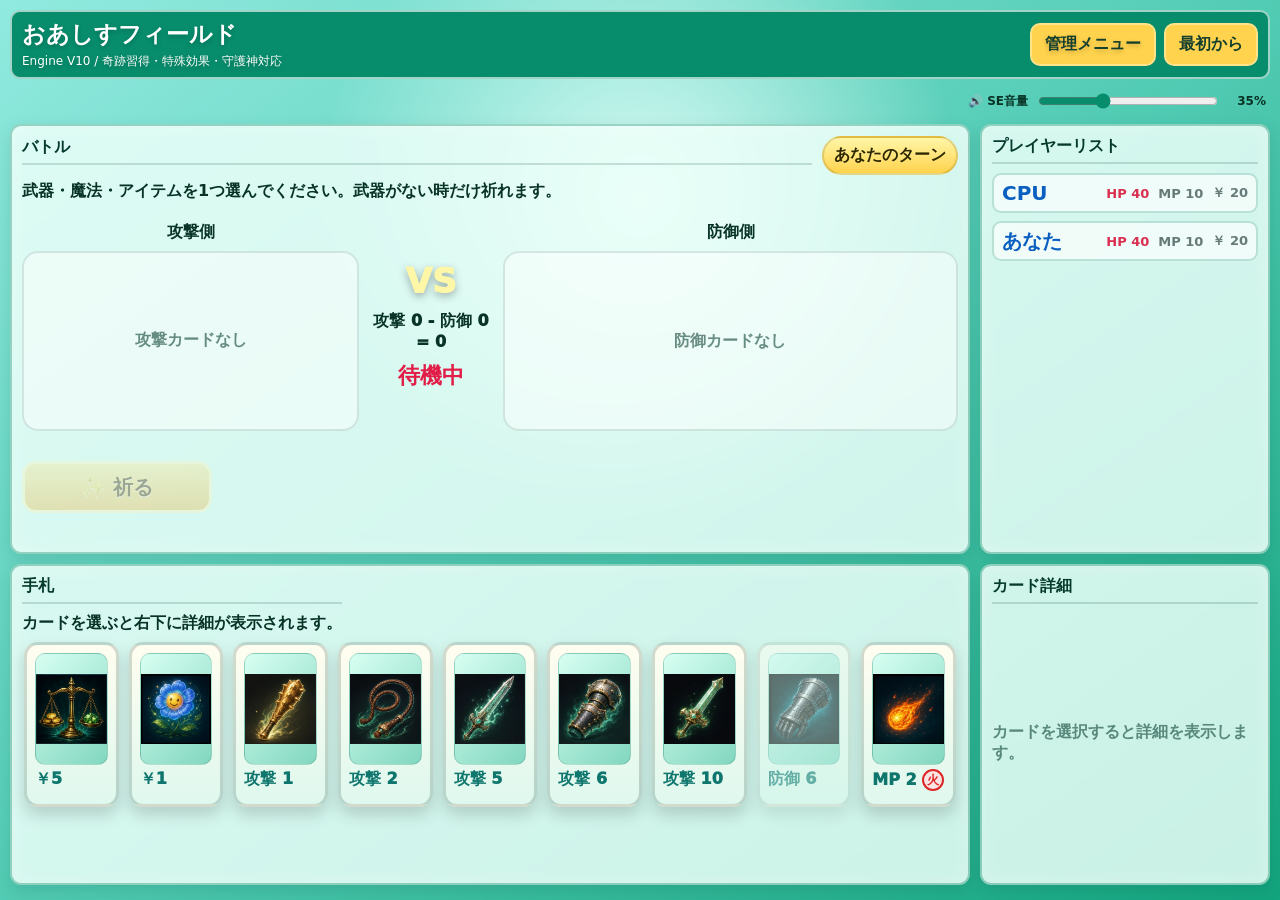
==== index.html @ 7af05a3c "Prevent enchants on all-target attacks" ====
<!DOCTYPE html>
<html lang="ja">
<head>
  <meta charset="UTF-8">
  <meta name="viewport" content="width=device-width, initial-scale=1.0">
  <title>おあしすフィールド Engine V10</title>
  <meta http-equiv="Cache-Control" content="no-cache, no-store, must-revalidate">
  <meta http-equiv="Pragma" content="no-cache">
  <meta http-equiv="Expires" content="0">
  <link rel="stylesheet" href="style.css?v=10.3.1">
</head>
<body>

<div class="game-shell">

  <header class="topbar">
    <div>
      <h1><span class="desktop-label">おあしすフィールド</span><span class="mobile-label">G.F.1</span></h1>
      <p>Engine V10 / 奇跡習得・特殊効果・守護神対応</p>
    </div>
    <div class="top-actions">
      <a class="admin-link" href="admin.html" aria-label="管理メニュー">
        <span class="desktop-label">管理メニュー</span><span class="mobile-label">⚙</span>
      </a>
      <button id="restartBtn" aria-label="最初から">
        <span class="desktop-label">最初から</span><span class="mobile-label">↻</span>
      </button>
    </div>
  </header>

  <div class="sound-toolbar">
    <label for="volumeSlider"><span aria-hidden="true">🔊</span><span>SE音量</span></label>
    <input id="volumeSlider" type="range" min="0" max="100" value="35" aria-label="カード効果音の音量">
    <output id="volumeValue" for="volumeSlider">35%</output>
  </div>

  <main class="game-layout">

    <section class="battle-stage panel">
      <div class="stage-heading">
        <div class="stage-title">バトル</div>
        <div id="phaseBadge" class="phase-badge">あなたのターン</div>
      </div>
      <p id="battleMessage" class="battle-message">カードを選んでください。</p>
      <div id="hitResult" class="hit-result hidden"></div>

      <div class="combat-flow">
        <div class="combat-side">
          <div id="arenaAttackerName" class="combat-name">攻撃側</div>
          <div id="arenaAttackCard" class="combat-card empty">攻撃カードなし</div>
        </div>

        <div class="combat-center">
          <div class="vs-mark">VS</div>
          <div id="calcView" class="calc-view">攻撃 0 - 防御 0 = 0</div>
          <div id="damageView" class="damage-view">待機中</div>
        </div>

        <div class="combat-side">
          <div id="arenaDefenderName" class="combat-name">防御側</div>
          <div id="arenaDefenseCards" class="combat-card-list empty">防御カードなし</div>
        </div>
      </div>

      <div class="battle-controls">
        <div class="action-row">
          <button id="prayBtn" class="pray-btn">✨ 祈る</button>
        </div>
        <div id="interactionPanel" class="interaction-panel hidden"></div>
      </div>
    </section>

    <section class="players-panel panel">
      <div class="panel-title">プレイヤーリスト</div>

      <div id="enemyPanel" class="player-card targetable">
        <div class="player-status-row">
          <strong>CPU</strong>
          <div class="player-resources">
            <b id="enemyHpText">HP 40</b>
            <span id="enemyMpText">MP 10</span>
            <span id="enemyGoldText">￥ 20</span>
          </div>
        </div>
        <div id="enemyEffects" class="player-effects hidden">
          <span id="enemyStatusText" class="status-text hidden"></span>
          <div id="enemyGuardian" class="guardian-badge hidden"></div>
        </div>
      </div>

      <div id="playerPanel" class="player-card me targetable">
        <div class="player-status-row">
          <strong>あなた</strong>
          <div class="player-resources">
            <b id="playerHpText">HP 40</b>
            <span id="playerMpText">MP 10</span>
            <span id="playerGoldText">￥ 20</span>
          </div>
        </div>
        <div id="playerEffects" class="player-effects hidden">
          <span id="playerStatusText" class="status-text hidden"></span>
          <div id="playerGuardian" class="guardian-badge hidden"></div>
        </div>
      </div>
    </section>

    <section class="hand-panel panel">
      <div class="hand-header">
        <div>
          <div class="panel-title">手札</div>
          <p id="handHelp">カードを選ぶと右下に詳細が表示されます。</p>
        </div>
      </div>
      <div id="playerHand" class="hand-grid"></div>
      <div id="learnedMagicSection" class="learned-magic-section hidden">
        <div class="learned-magic-title">習得した奇跡 <span id="learnedMagicCount">0 / 6</span></div>
        <div id="learnedMagicList" class="learned-magic-list"></div>
      </div>
    </section>

    <section class="detail-panel panel">
      <div class="panel-title">カード詳細</div>
      <div id="cardDetail" class="card-detail empty-detail">
        カードを選択すると詳細を表示します。
      </div>
    </section>

  </main>
</div>

<script src="card-effects.js?v=10.3.1"></script>
<script src="card-storage.js?v=10.3.1"></script>
<script src="catalog.js?v=10.3.1"></script>
<script src="cards.js?v=10.3.1"></script>
<script src="guardians.js?v=10.3.1"></script>
<script src="engine.js?v=10.3.1"></script>
<script src="cpu.js?v=10.3.1"></script>
<script src="script.js?v=10.3.1"></script>
</body>
</html>
---- style.css ----
* {
  box-sizing: border-box;
}

body {
  margin: 0;
  font-family: system-ui, -apple-system, BlinkMacSystemFont, "Segoe UI", sans-serif;
  color: #083326;
  background:
    radial-gradient(circle at 50% 22%, rgba(229,255,250,.9), transparent 34%),
    linear-gradient(145deg, #91eadf 0%, #55cdb6 48%, #12a47d 100%);
  min-height: 100vh;
}

button,
a {
  font: inherit;
}

button {
  border: 0;
  cursor: pointer;
  font-weight: 900;
}

button:disabled {
  opacity: .45;
  cursor: not-allowed;
}

.mobile-label {
  display: none;
}

.mobile-card-stat {
  display: none;
}

.game-shell,
.admin-page {
  width: min(1280px, 100%);
  margin: 0 auto;
  padding: 10px;
}

.topbar {
  display: flex;
  justify-content: space-between;
  gap: 12px;
  align-items: center;
  color: white;
  background: #078d6c;
  border: 2px solid rgba(255,255,255,.62);
  border-radius: 10px;
  padding: 7px 10px;
  text-shadow: 0 2px 5px rgba(0,0,0,.22);
  margin-bottom: 8px;
}

.topbar h1 {
  margin: 0;
  font-size: 23px;
}

.topbar p {
  margin: 3px 0 0;
  font-size: 12px;
}

.sound-toolbar {
  display: flex;
  align-items: center;
  justify-content: flex-end;
  gap: 8px;
  min-height: 34px;
  margin: -3px 4px 6px;
  font-size: 12px;
  font-weight: 900;
}

.sound-toolbar label {
  display: flex;
  align-items: center;
  gap: 4px;
}

.sound-toolbar input[type="range"] {
  width: min(180px, 42vw);
  min-height: 30px;
  accent-color: #078d6c;
  touch-action: pan-x;
}

.sound-toolbar output {
  min-width: 38px;
  text-align: right;
}

.top-actions {
  display: flex;
  gap: 8px;
  align-items: center;
}

.topbar button,
.admin-link,
.primary-btn,
.ghost-btn {
  border-radius: 10px;
  padding: 9px 13px;
  text-decoration: none;
  font-weight: 900;
}

.topbar button,
.admin-link,
.primary-btn {
  background: #ffd34d;
  color: #143f2e;
  border: 2px solid rgba(255,255,255,.35);
}

.ghost-btn {
  background: rgba(255,255,255,.34);
  color: #083326;
  border: 1px solid rgba(255,255,255,.45);
}

.game-layout {
  display: grid;
  grid-template-columns: minmax(0, 1fr) 290px;
  grid-template-rows: minmax(430px, auto) minmax(260px, auto);
  gap: 10px;
  grid-template-areas:
    "stage players"
    "hand detail";
}

.panel {
  border: 2px solid rgba(0,128,96,.33);
  background: rgba(238, 255, 250, .84);
  box-shadow: 0 6px 16px rgba(0,77,58,.15), inset 0 0 18px rgba(255,255,255,.28);
  border-radius: 11px;
  padding: 10px;
  backdrop-filter: blur(4px);
}

.panel-title,
.stage-title {
  font-weight: 1000;
  color: #063b2c;
  margin-bottom: 9px;
  border-bottom: 2px solid rgba(6,59,44,.16);
  padding-bottom: 5px;
}

.battle-stage { grid-area: stage; }
.players-panel { grid-area: players; }
.hand-panel { grid-area: hand; }
.log-panel { grid-area: log; }
.detail-panel { grid-area: detail; }

.phase-badge {
  display: inline-block;
  background: linear-gradient(180deg, #fff6a8, #ffd34d);
  border: 2px solid rgba(94,75,0,.18);
  color: #2c2700;
  padding: 7px 10px;
  border-radius: 999px;
  font-weight: 1000;
}

.stage-heading {
  display: flex;
  align-items: center;
  justify-content: space-between;
  gap: 10px;
}

.stage-heading .stage-title {
  flex: 1;
}

.battle-message {
  min-height: 24px;
  margin: 6px 0;
  font-weight: 800;
}

.hit-result {
  width: fit-content;
  margin: 7px auto;
  padding: 9px 18px;
  border-radius: 999px;
  font-size: 19px;
  font-weight: 1000;
  animation: pop .35s ease;
}

.hit-result.hit {
  background: #fff1a8;
  color: #6b4d00;
  box-shadow: 0 0 0 4px rgba(255, 211, 77, .28);
}

.hit-result.miss {
  background: #dce9ee;
  color: #405b65;
}

.turn-box p {
  margin: 8px 0 0;
  line-height: 1.45;
  font-weight: 700;
}

.sub-title {
  font-size: 13px;
  font-weight: 1000;
  margin: 10px 0 5px;
}

.small-card-placeholder {
  min-height: 42px;
  border-radius: 10px;
  background: rgba(255,255,255,.52);
  border: 1px solid rgba(4,62,45,.13);
  padding: 8px;
}

.action-row {
  display: flex;
  flex-wrap: wrap;
  gap: 7px;
  margin-top: 12px;
}

.pile-row {
  margin-top: 12px;
  display: flex;
  gap: 8px;
  flex-wrap: wrap;
}

.pile-row span {
  background: rgba(255,255,255,.42);
  border-radius: 999px;
  padding: 7px 10px;
  font-weight: 800;
}

.hidden {
  display: none !important;
}

.combat-flow {
  height: 230px;
  display: grid;
  grid-template-columns: minmax(0, 1fr) 120px minmax(0, 1.35fr);
  gap: 12px;
  align-items: center;
}

.battle-controls {
  display: grid;
  gap: 8px;
  margin-top: 8px;
}

.pray-btn {
  min-width: 190px;
  min-height: 52px;
  border: 3px solid #fff4aa;
  border-radius: 14px;
  padding: 9px 22px;
  background: linear-gradient(180deg, #ffe878, #ffbd28);
  color: #4e3500;
  box-shadow: 0 5px 0 #d98f00, 0 8px 18px rgba(119,76,0,.26);
  font-size: 20px;
  font-weight: 1000;
  text-shadow: 0 1px 0 rgba(255,255,255,.7);
  touch-action: manipulation;
}

.pray-btn:not(:disabled) {
  animation: prayGlow 1.6s ease-in-out infinite;
}

.pray-btn:active:not(:disabled) {
  transform: translateY(3px);
  box-shadow: 0 2px 0 #d98f00, 0 4px 10px rgba(119,76,0,.2);
}

.pray-btn:disabled {
  opacity: .42;
  filter: grayscale(.35);
  box-shadow: none;
}

@keyframes prayGlow {
  50% { box-shadow: 0 5px 0 #d98f00, 0 0 0 5px rgba(255,211,77,.3), 0 9px 22px rgba(119,76,0,.3); }
}

.target-box {
  display: flex;
  flex-wrap: wrap;
  gap: 7px;
}

.interaction-panel {
  padding: 10px;
  border-radius: 12px;
  background: rgba(255,255,255,.5);
}

.trade-offer {
  display: flex;
  align-items: center;
  gap: 12px;
  flex-wrap: wrap;
}

.exchange-box {
  display: grid;
  grid-template-columns: 1fr;
  gap: 8px;
  align-items: stretch;
}

.exchange-resources {
  display: grid;
  grid-template-columns: repeat(3, minmax(74px, 1fr));
  gap: 7px;
  max-width: 470px;
}

.exchange-resource {
  display: grid;
  grid-template-rows: 36px 48px 36px;
  gap: 5px;
  min-width: 0;
  padding: 6px;
  border-radius: 10px;
  background: rgba(255,255,255,.55);
  font-weight: 900;
}

.exchange-step-row {
  display: grid;
  grid-template-columns: repeat(2, minmax(0, 1fr));
  gap: 4px;
}

.exchange-step-row button {
  min-width: 0;
  border-radius: 7px;
  background: #ffd34d;
  color: #143f2e;
  font-size: 13px;
  touch-action: manipulation;
}

.exchange-value {
  display: grid;
  grid-template-columns: auto 1fr;
  align-items: center;
  gap: 5px;
  font-size: 15px;
}

.exchange-value b {
  display: grid;
  place-items: center;
  height: 100%;
  border: 2px solid rgba(6,59,44,.18);
  border-radius: 8px;
  background: white;
  font-size: 20px;
}

.exchange-changes {
  display: flex;
  flex-wrap: wrap;
  gap: 6px;
}

.exchange-changes span {
  padding: 5px 8px;
  border-radius: 999px;
  background: rgba(255,255,255,.7);
  font-weight: 800;
}

.exchange-placeholder {
  visibility: hidden;
}

.catalog-filter select {
  width: 100%;
  border: 2px solid rgba(6,59,44,.18);
  border-radius: 9px;
  padding: 7px;
  font: inherit;
}

#exchangeError {
  margin: 0;
  color: #be123c;
  font-weight: 900;
}

.combat-side {
  min-width: 0;
}

.combat-name {
  text-align: center;
  font-weight: 1000;
  margin-bottom: 8px;
}

.combat-card,
.combat-card-list {
  height: 180px;
  min-height: 0;
  max-height: 180px;
  border-radius: 16px;
  background: rgba(255,255,255,.48);
  border: 2px solid rgba(6,59,44,.12);
  display: grid;
  place-items: center;
  padding: 10px;
}

.combat-card-list {
  --card-count: 1;
  display: flex;
  flex-flow: row nowrap;
  align-items: center;
  justify-content: center;
  gap: 6px;
  overflow: hidden;
  container-type: inline-size;
}

.combat-card-list .battle-card {
  flex: 0 1 calc((100% - (var(--card-count) - 1) * 6px) / var(--card-count));
  width: calc((100% - (var(--card-count) - 1) * 6px) / var(--card-count));
  min-width: 0;
  max-width: 130px;
  height: 156px;
  min-height: 0;
  padding: 6px;
  overflow: hidden;
}

.combat-card-list .battle-card strong,
.combat-card-list .battle-card span {
  overflow: hidden;
  text-overflow: ellipsis;
  white-space: nowrap;
}

.combat-card-list .battle-art {
  width: 100%;
  height: 88px;
  min-width: 0;
}

@container (max-width: 250px) {
  .combat-card-list .battle-card {
    padding: 3px;
    gap: 2px;
  }

  .combat-card-list .battle-card strong,
  .combat-card-list .battle-card span {
    font-size: 9px;
  }

  .combat-card-list .battle-art {
    height: 105px;
  }
}

.empty {
  color: rgba(6,59,44,.58);
  font-weight: 900;
}

.combat-center {
  text-align: center;
}

.vs-mark {
  font-size: 34px;
  color: #fff7a8;
  text-shadow: 0 3px 8px rgba(0,0,0,.32);
  font-weight: 1000;
}

.calc-view {
  margin-top: 10px;
  font-weight: 1000;
}

.damage-view {
  --impact-color: #e11d48;
  margin-top: 10px;
  position: relative;
  isolation: isolate;
  font-size: 22px;
  color: #e11d48;
  font-weight: 1000;
  transition: color .2s ease, text-shadow .2s ease;
}

.damage-view[data-element="none"] { --impact-color: #e11d48; color: #e11d48; }
.damage-view[data-element="fire"] { --impact-color: #ef2f24; color: #ef2f24; text-shadow: 0 0 12px rgba(255, 92, 28, .55); }
.damage-view[data-element="water"] { --impact-color: #1677ff; color: #1677ff; text-shadow: 0 0 12px rgba(22, 119, 255, .42); }
.damage-view[data-element="wood"],
.damage-view[data-element="wind"] { --impact-color: #15803d; color: #15803d; text-shadow: 0 0 12px rgba(34, 197, 94, .4); }
.damage-view[data-element="earth"] { --impact-color: #9a5b16; color: #9a5b16; text-shadow: 0 0 12px rgba(180, 112, 32, .42); }
.damage-view[data-element="light"] { --impact-color: #d59b00; color: #d59b00; text-shadow: 0 0 12px rgba(255, 224, 74, .7); }
.damage-view[data-element="dark"] { --impact-color: #7c3aed; color: #7c3aed; text-shadow: 0 0 12px rgba(124, 58, 237, .5); }

.damage-view.impact-active::before,
.damage-view.impact-active::after {
  position: absolute;
  z-index: -1;
  left: 50%;
  top: 50%;
  pointer-events: none;
}

.damage-view.impact-active::before {
  content: attr(data-impact-mark);
  display: grid;
  place-items: center;
  width: 54px;
  height: 54px;
  margin: -27px;
  border: 4px solid var(--impact-color);
  border-radius: 50%;
  color: var(--impact-color);
  opacity: 0;
  animation: impactMark .7s ease-out;
}

.damage-view.impact-active::after {
  content: "";
  width: 30px;
  height: 30px;
  margin: -15px;
  border-radius: 50%;
  background: radial-gradient(circle, color-mix(in srgb, var(--impact-color) 68%, white), transparent 68%);
  opacity: 0;
  animation: impactBurst .65s ease-out;
}

.damage-view.impact-active.impact-tier-1 { animation: impactShake1 .28s ease-out; }
.damage-view.impact-active.impact-tier-2 { animation: impactShake2 .38s ease-out; }
.damage-view.impact-active.impact-tier-3 { animation: impactShake3 .48s ease-out; }
.damage-view.impact-active.impact-tier-4 { animation: impactShake4 .62s ease-out; }
.damage-view.impact-active.impact-tier-2::before { width: 70px; height: 70px; margin: -35px; }
.damage-view.impact-active.impact-tier-3::before { width: 90px; height: 90px; margin: -45px; border-width: 6px; font-size: 26px; }
.damage-view.impact-active.impact-tier-4::before { width: 116px; height: 116px; margin: -58px; border-width: 8px; font-size: 34px; }
.damage-view.impact-active.impact-blocked { animation: shieldBlock .42s ease-out; color: #64748b; }
.damage-view.impact-active.impact-blocked::before { border-color: #94a3b8; color: #475569; }

@keyframes impactMark {
  0% { transform: scale(.2) rotate(-18deg); opacity: .95; }
  100% { transform: scale(1.55) rotate(8deg); opacity: 0; }
}

@keyframes impactBurst {
  0% { transform: scale(.3); opacity: .85; }
  100% { transform: scale(5); opacity: 0; }
}

@keyframes impactShake1 { 35% { transform: translateX(-2px); } 70% { transform: translateX(2px); } }
@keyframes impactShake2 { 25% { transform: translateX(-4px) scale(1.05); } 65% { transform: translateX(4px); } }
@keyframes impactShake3 { 20% { transform: translate(-6px, 2px) scale(1.1); } 55% { transform: translate(6px, -2px); } }
@keyframes impactShake4 { 15% { transform: translate(-9px, 3px) scale(1.18); } 42% { transform: translate(9px, -3px); } 72% { transform: translate(-5px, 1px); } }
@keyframes shieldBlock { 30% { transform: scale(.88); } 60% { transform: scale(1.08); } }

.damage-view.pop {
  animation: pop .5s ease;
}

@keyframes pop {
  0% { transform: scale(.65); opacity: .3; }
  70% { transform: scale(1.16); opacity: 1; }
  100% { transform: scale(1); }
}

.player-card {
  border-radius: 9px;
  background: rgba(255,255,255,.66);
  border: 2px solid rgba(0,130,96,.23);
  padding: 8px;
  margin-bottom: 8px;
  transition: .2s ease;
}

.player-card.target-highlight {
  border-color: #ffd34d;
  transform: translateY(-2px);
  box-shadow: 0 0 0 4px rgba(255,211,77,.3);
}

.player-card.status-target {
  cursor: pointer;
  touch-action: manipulation;
  animation: statusTargetPulse 1.25s ease-in-out infinite;
}

.combat-card-list.defense-confirm-target {
  cursor: pointer;
  border-color: #ffd34d;
  box-shadow: 0 0 0 4px rgba(255,211,77,.3);
  animation: statusTargetPulse 1.25s ease-in-out infinite;
  touch-action: manipulation;
}

@keyframes statusTargetPulse {
  50% { box-shadow: 0 0 0 5px rgba(255,211,77,.42); }
}

.player-card.me {
  background: rgba(255,255,255,.68);
}

.player-status-row {
  display: flex;
  align-items: center;
  justify-content: space-between;
  gap: 10px;
}

.player-status-row > strong {
  min-width: 74px;
  color: #0b5fc0;
  font-size: 20px;
  line-height: 1;
  overflow: hidden;
  text-overflow: ellipsis;
  white-space: nowrap;
}

.player-resources {
  display: flex;
  align-items: center;
  justify-content: flex-end;
  gap: 9px;
  font-size: 13px;
  font-weight: 900;
  color: #667b78;
  white-space: nowrap;
  font-variant-numeric: tabular-nums;
}

.player-resources b {
  color: #d92f50;
}

.player-effects {
  display: grid;
  gap: 4px;
  margin-top: 7px;
  padding-top: 6px;
  border-top: 1px solid rgba(0,130,96,.18);
}

.status-text {
  color: #a9233f;
  font-size: 12px;
  font-weight: 900;
}

.guardian-badge {
  min-height: 25px;
  padding: 5px 7px;
  border-radius: 10px;
  background: rgba(255,255,255,.35);
  color: #315b4f;
  font-size: 12px;
  font-weight: 900;
  display: flex;
  align-items: center;
  gap: 7px;
}

.guardian-badge.active {
  background: rgba(255, 211, 77, .36);
  color: #163f32;
}

.guardian-badge img {
  width: 30px;
  height: 30px;
  border-radius: 50%;
  object-fit: cover;
}

.hand-header {
  display: flex;
  justify-content: space-between;
}

.hand-header p {
  margin: 0;
  font-weight: 700;
}

.hand-grid {
  display: grid;
  grid-template-columns: repeat(9, minmax(0, 1fr));
  gap: 10px;
  overflow: visible;
  padding: 8px 2px 4px;
}

.learned-magic-section {
  margin-top: 10px;
  padding-top: 9px;
  border-top: 2px solid rgba(0,130,96,.2);
}

.learned-magic-title {
  display: flex;
  justify-content: space-between;
  font-weight: 1000;
}

.learned-magic-list {
  display: flex;
  gap: 7px;
  overflow-x: auto;
  padding: 7px 1px 2px;
}

.learned-magic {
  flex: 0 0 112px;
  display: grid;
  grid-template-columns: 36px 1fr;
  grid-template-rows: 1fr auto;
  gap: 2px 5px;
  align-items: center;
  min-height: 54px;
  padding: 5px;
  border: 2px solid #8b5cf6;
  border-radius: 9px;
  background: #f4edff;
  color: #40236b;
  text-align: left;
}

.learned-magic img,
.learned-magic .fallback-icon {
  grid-row: 1 / 3;
  width: 36px;
  height: 40px;
  object-fit: contain;
  font-size: 24px;
}

.learned-magic span {
  overflow: hidden;
  font-size: 11px;
  font-weight: 900;
  text-overflow: ellipsis;
  white-space: nowrap;
}

.learned-magic b { font-size: 11px; }
.learned-magic.disabled { opacity: .45; }

.hand-card {
  width: 100%;
  min-width: 0;
  height: 165px;
  border-radius: 14px;
  padding: 8px;
  background: linear-gradient(180deg, #fffdf0, #dff8ee);
  border: 3px solid rgba(6,59,44,.18);
  box-shadow: 0 8px 16px rgba(0,0,0,.16);
  cursor: pointer;
  transition: .15s ease;
  overflow: hidden;
}

.hand-card:hover {
  transform: translateY(-7px);
}

.hand-card.selected {
  border-color: #ffd34d;
  transform: translateY(-9px);
  box-shadow: 0 0 0 4px rgba(255,211,77,.35), 0 10px 18px rgba(0,0,0,.2);
}

.hand-card.disabled {
  opacity: .55;
}

.card-art {
  height: 112px;
  border-radius: 10px;
  background: linear-gradient(135deg, #d7fff2, #82d7bf);
  display: grid;
  place-items: center;
  overflow: hidden;
  border: 1px solid rgba(6,59,44,.14);
}

.card-art img,
.detail-image img,
.battle-art img,
.admin-card-image img,
.image-preview img {
  width: 100%;
  height: 100%;
  object-fit: contain;
}

.fallback-icon {
  font-size: 46px;
}

.card-name {
  margin-top: 7px;
  font-weight: 1000;
  font-size: 14px;
  height: 38px;
  overflow: hidden;
}

.card-stat {
  margin-top: 4px;
  font-weight: 1000;
  color: #0f766e;
}

.enchant-hand-stat {
  display: flex;
  min-height: 27px;
  align-items: center;
  justify-content: center;
  gap: 2px;
  border: 2px solid #17916f;
  border-radius: 7px;
  background: #efffd7;
  color: #075f4b;
  font-size: clamp(17px, 1.45vw, 24px);
  line-height: 1;
}

.element-badge {
  display: inline-flex;
  flex: 0 0 auto;
  align-items: center;
  justify-content: center;
  width: 22px;
  height: 22px;
  margin-left: 5px;
  border: 2px solid currentColor;
  border-radius: 50%;
  background: color-mix(in srgb, currentColor 13%, white);
  color: #475569;
  font-size: 12px;
  font-style: normal;
  font-weight: 1000;
  line-height: 1;
  vertical-align: middle;
  text-shadow: none;
}

.element-badge b {
  color: inherit;
  font: inherit;
}

.element-badge.element-fire { color: #dc2626; }
.element-badge.element-water { color: #2563eb; }
.element-badge.element-wood,
.element-badge.element-wind { color: #16a34a; }
.element-badge.element-earth { color: #a16207; }
.element-badge.element-light { color: #d69e00; }
.element-badge.element-dark { color: #7c3aed; }

.detail-stats > .element-badge {
  width: 34px;
  height: 34px;
  margin: 0;
  padding: 0;
  background: color-mix(in srgb, currentColor 13%, white);
  font-size: 16px;
}

.battle-card {
  width: 130px;
  min-height: 160px;
  border-radius: 14px;
  background: linear-gradient(180deg, #fffdf0, #def7ec);
  border: 2px solid rgba(6,59,44,.18);
  padding: 8px;
  display: grid;
  gap: 5px;
}

.battle-art {
  height: 86px;
  border-radius: 10px;
  background: #b7f3df;
  display: grid;
  place-items: center;
  overflow: hidden;
}

.battle-card strong {
  font-size: 13px;
}

.battle-card span {
  color: #0f766e;
  font-weight: 1000;
  font-size: 12px;
}

.mini-card {
  background: rgba(255,255,255,.5);
  border-radius: 10px;
  padding: 6px;
}

.mini-top {
  display: flex;
  gap: 6px;
  font-weight: 1000;
}

.mini-stat {
  color: #0f766e;
  font-weight: 900;
}

.log-list {
  height: 165px;
  overflow-y: auto;
  display: grid;
  gap: 6px;
}

.log-item {
  background: rgba(255,255,255,.45);
  border-radius: 9px;
  padding: 7px 9px;
  font-weight: 700;
  font-size: 13px;
}

.card-detail {
  display: grid;
  gap: 10px;
}

.empty-detail {
  min-height: 260px;
  place-items: center;
  color: rgba(6,59,44,.58);
  font-weight: 900;
}

.detail-image {
  height: 180px;
  border-radius: 16px;
  overflow: hidden;
  background: linear-gradient(135deg, #d7fff2, #82d7bf);
  display: grid;
  place-items: center;
  border: 2px solid rgba(6,59,44,.13);
}

.card-detail h2 {
  margin: 0;
}

.detail-effect {
  font-weight: 900;
  color: #0f766e;
}

.detail-stats {
  display: flex;
  flex-wrap: wrap;
  gap: 7px;
}

.detail-stats span {
  background: rgba(6,59,44,.1);
  border-radius: 999px;
  padding: 6px 10px;
  font-weight: 1000;
}

.card-detail p {
  line-height: 1.6;
  font-weight: 700;
}

/* admin */
.admin-grid {
  display: grid;
  grid-template-columns: minmax(320px, 380px) minmax(0, 1fr);
  gap: 12px;
  align-items: start;
}

.admin-form {
  display: grid;
  gap: 10px;
  width: 100%;
  min-width: 0;
  overflow: hidden;
}

.admin-form label {
  display: grid;
  gap: 5px;
  font-weight: 1000;
  min-width: 0;
}

.form-help {
  margin: -2px 0 2px;
  padding: 8px 10px;
  border-radius: 10px;
  background: rgba(255,255,255,.42);
  color: #285a4c;
  font-size: 13px;
  font-weight: 700;
  line-height: 1.45;
}

.admin-form input,
.admin-form select,
.admin-form textarea {
  border: 2px solid rgba(6,59,44,.18);
  border-radius: 10px;
  padding: 9px;
  font: inherit;
  width: 100%;
  min-width: 0;
  max-width: 100%;
}

.form-row {
  display: grid;
  grid-template-columns: repeat(2, minmax(0, 1fr));
  gap: 8px;
  min-width: 0;
}

.admin-list {
  min-width: 0;
}

.catalog-toolbar {
  display: grid;
  grid-template-columns: minmax(180px, 1fr) minmax(150px, 220px);
  gap: 8px;
  align-items: end;
}

.catalog-search,
.catalog-filter {
  display: grid;
  gap: 5px;
  margin-bottom: 10px;
  font-weight: 900;
}

.catalog-search input,
.catalog-filter select {
  width: 100%;
  min-width: 0;
  border: 2px solid rgba(6,59,44,.18);
  border-radius: 9px;
  padding: 8px;
  font: inherit;
  background: white;
}

.image-preview {
  height: 170px;
  display: grid;
  place-items: center;
  background: rgba(255,255,255,.5);
  border-radius: 14px;
  overflow: hidden;
  font-weight: 900;
}

.admin-card {
  display: grid;
  grid-template-columns: 76px minmax(0, 1fr);
  grid-template-rows: 1fr auto;
  gap: 8px;
  background: rgba(255,255,255,.48);
  border: 2px solid rgba(0,130,96,.14);
  border-radius: 10px;
  padding: 8px;
  margin: 0;
}

.admin-card-image {
  width: 76px;
  height: 76px;
  background: #d7fff2;
  border-radius: 12px;
  overflow: hidden;
  display: grid;
  place-items: center;
  font-size: 34px;
}

.admin-card-body {
  display: grid;
  gap: 3px;
  min-width: 0;
}

.admin-card-body span {
  font-weight: 900;
  color: #0f766e;
}

.admin-card-body p {
  margin: 0;
  display: -webkit-box;
  -webkit-line-clamp: 2;
  -webkit-box-orient: vertical;
  overflow: hidden;
  font-size: 12px;
}

.admin-card-actions {
  grid-column: 1 / -1;
  display: flex;
  gap: 6px;
}

.admin-card-actions button {
  flex: 1;
  border-radius: 9px;
  padding: 7px 10px;
  background: #ffd34d;
}

.admin-card-grid {
  display: grid;
  grid-template-columns: repeat(auto-fill, minmax(280px, 1fr));
  gap: 8px;
}

.admin-empty {
  font-weight: 1000;
  padding: 20px;
}

.catalog-summary {
  position: sticky;
  top: 8px;
  z-index: 2;
  padding: 10px 12px;
  margin-bottom: 12px;
  border-radius: 12px;
  background: rgba(255, 244, 173, .94);
  color: #173f32;
  font-weight: 900;
  box-shadow: 0 5px 14px rgba(0,0,0,.1);
  display: flex;
  gap: 12px;
  flex-wrap: wrap;
}

.catalog-heading {
  margin: 18px 0 10px;
  padding-bottom: 6px;
  border-bottom: 2px solid rgba(6,59,44,.16);
}

.reset-card-btn {
  background: rgba(255,255,255,.75) !important;
}

.admin-error {
  padding: 18px;
  border: 2px solid #e75b6f;
  border-radius: 10px;
  background: #fff0f2;
  color: #8c1930;
  font-weight: 900;
}

.standard-card .admin-card-body p {
  margin: 2px 0 0;
}

@media (max-width: 1050px) {
  .game-layout {
    grid-template-columns: 1fr;
    grid-template-rows: auto;
    grid-template-areas:
      "stage"
      "players"
      "hand"
      "detail";
  }

  .admin-grid {
    grid-template-columns: 1fr;
  }

  .combat-flow {
    height: 210px;
    grid-template-columns: minmax(0, 1fr) 76px minmax(0, 1fr);
    gap: 7px;
  }

  .exchange-box {
    grid-template-columns: 1fr;
  }

  .players-panel {
    display: grid;
    grid-template-columns: repeat(2, minmax(0, 1fr));
    gap: 8px;
  }

  .players-panel > .panel-title {
    grid-column: 1 / -1;
    margin-bottom: 0;
  }

  .player-card {
    margin: 0;
  }
}

@media (max-width: 680px) {
  .game-shell,
  .admin-page {
    padding: 4px;
  }

  .topbar {
    border-radius: 6px;
    padding: 5px 7px;
  }

  .topbar h1 {
    font-size: 17px;
  }

  .topbar p {
    display: none;
  }

  .topbar button,
  .admin-link,
  .primary-btn,
  .ghost-btn {
    min-height: 40px;
    padding: 7px 10px;
  }

  .game-layout {
    gap: 5px;
  }

  .panel {
    border-radius: 7px;
    padding: 7px;
  }

  .stage-heading .stage-title,
  .players-panel > .panel-title {
    display: none;
  }

  .phase-badge {
    width: 100%;
    text-align: center;
    border-radius: 7px;
    padding: 6px 8px;
  }

  .battle-message {
    margin: 5px 0;
    min-height: 20px;
    font-size: 13px;
    text-align: center;
  }

  .combat-flow {
    height: 178px;
    grid-template-columns: minmax(0, 1fr) 46px minmax(0, 1fr);
    gap: 3px;
  }

  .combat-name {
    font-size: 12px;
    margin-bottom: 4px;
  }

  .combat-card,
  .combat-card-list {
    height: 148px;
    max-height: 148px;
    padding: 4px;
    border-radius: 8px;
  }

  .combat-card-list .battle-card,
  .battle-card {
    width: 100%;
    max-width: 108px;
    min-height: 138px;
    height: 138px;
    padding: 4px;
  }

  .combat-card-list .battle-art,
  .battle-art {
    height: 76px;
  }

  .battle-card strong,
  .battle-card span {
    font-size: 10px;
  }

  .vs-mark {
    font-size: 22px;
  }

  .calc-view {
    margin-top: 5px;
    font-size: 10px;
  }

  .damage-view {
    margin-top: 5px;
    font-size: 15px;
  }

  .players-panel {
    grid-template-columns: 1fr;
    padding: 5px;
    gap: 5px;
  }

  .player-card {
    padding: 6px;
    font-size: 12px;
  }

  .player-status-row {
    display: flex;
    gap: 7px;
  }

  .player-status-row > strong {
    min-width: 68px;
    font-size: 16px;
  }

  .player-resources {
    justify-content: flex-end;
    gap: 7px;
    font-size: 11px;
  }

  .player-effects {
    margin-top: 5px;
    padding-top: 4px;
  }

  .status-text,
  .guardian-badge {
    font-size: 10px;
  }

  .guardian-badge {
    min-height: 23px;
    padding: 3px 5px;
  }

  .guardian-badge img {
    width: 22px;
    height: 22px;
  }

  .hand-panel .panel-title {
    margin-bottom: 2px;
  }

  .hand-header p {
    font-size: 11px;
  }

  .hand-grid {
    gap: 5px;
    padding-top: 5px;
    scroll-snap-type: x proximity;
  }

  .hand-card {
    flex-basis: 94px;
    height: 154px;
    border-radius: 8px;
    border-width: 2px;
    padding: 5px;
    scroll-snap-align: start;
  }

  .card-art {
    height: 82px;
    border-radius: 6px;
  }

  .single-card {
    display: block;
  }

  .single-card > .battle-card {
    width: 100%;
    max-width: none;
    height: 72px;
    min-height: 72px;
    display: grid;
    grid-template-columns: 62px minmax(0, 1fr);
    grid-template-rows: minmax(0, 1fr) auto;
    gap: 2px 5px;
    align-items: center;
  }

  .single-card > .battle-card .battle-art {
    grid-row: 1 / 3;
    width: 62px;
    height: 62px;
  }

  .single-card > .battle-card strong,
  .single-card > .battle-card > span {
    min-width: 0;
    overflow: hidden;
    text-overflow: ellipsis;
    white-space: nowrap;
  }

  .single-card > .battle-card strong {
    align-self: end;
    font-size: 11px;
  }

  .single-card > .battle-card > span {
    align-self: start;
    color: #64748b;
    font-size: 15px;
  }

  .card-name {
    margin-top: 4px;
    height: 30px;
    font-size: 11px;
  }

  .card-stat {
    font-size: 11px;
  }

  .catalog-toolbar,
  .form-row {
    grid-template-columns: 1fr;
  }

  .admin-form {
    order: 2;
  }

  .admin-list {
    order: 1;
  }

  .admin-card-grid {
    grid-template-columns: 1fr;
  }

  .catalog-summary {
    position: static;
    gap: 7px;
    font-size: 12px;
  }
}

/* Phone battle layout: keep every turn action within the first screen. */
@media (max-width: 680px) {
  body {
    background:
      radial-gradient(circle at 50% 18%, rgba(235,255,252,.94), transparent 36%),
      linear-gradient(180deg, #b9f5ef 0%, #73ddcf 54%, #47c7a9 100%);
  }

  .game-shell {
    min-height: 100dvh;
    padding:
      max(4px, env(safe-area-inset-top))
      4px
      max(8px, env(safe-area-inset-bottom));
  }

  .desktop-label {
    display: none;
  }

  .mobile-label {
    display: inline;
  }

  .topbar {
    position: relative;
    height: 54px;
    display: flex;
    justify-content: center;
    margin-bottom: 4px;
    padding: 5px 54px;
    border-width: 0 0 3px;
    border-radius: 0;
    background: #069574;
  }

  .topbar > div:first-child {
    width: min(190px, 62vw);
    align-self: center;
    z-index: 1;
  }

  .topbar h1 {
    width: 100%;
    padding: 4px 18px;
    border-radius: 999px;
    background: #efffe9;
    color: #d7664e;
    text-align: center;
    text-shadow: none;
    font-size: 24px;
    line-height: 34px;
    letter-spacing: .14em;
  }

  .top-actions {
    position: absolute;
    inset: 4px 6px;
    justify-content: space-between;
    pointer-events: none;
  }

  .top-actions .admin-link,
  .top-actions button {
    width: 43px;
    min-height: 43px;
    display: grid;
    place-items: center;
    padding: 0;
    border: 0;
    border-radius: 8px;
    background: #efffe9;
    color: #07896c;
    font-size: 24px;
    line-height: 1;
    text-shadow: none;
    pointer-events: auto;
  }

  .game-layout {
    grid-template-areas:
      "stage"
      "hand"
      "players"
      "detail";
    gap: 4px;
  }

  .battle-stage {
    min-height: 0;
    padding: 5px;
    border-radius: 5px;
    box-shadow: none;
  }

  .stage-heading {
    display: block;
  }

  .phase-badge {
    min-height: 36px;
    display: grid;
    place-items: center;
    padding: 4px 8px;
    border-radius: 7px;
    font-size: 18px;
  }

  .battle-message {
    min-height: 30px;
    display: grid;
    place-items: center;
    margin: 2px 0;
    padding: 2px 6px;
    font-size: 12px;
    line-height: 1.25;
  }

  .hit-result {
    margin: 3px auto;
    padding: 5px 12px;
    font-size: 15px;
  }

  .combat-flow {
    height: 194px;
    grid-template-columns: minmax(0, 1fr) 46px minmax(0, 1fr);
    gap: 3px;
    align-items: start;
  }

  .combat-side {
    width: 100%;
  }

  .combat-name {
    height: 30px;
    display: grid;
    place-items: center;
    margin: 0 0 3px;
    border: 2px solid #b8b8b8;
    border-radius: 999px;
    background: #f2f2f2;
    color: #078e72;
    font-size: 14px;
    overflow: hidden;
    text-overflow: ellipsis;
    white-space: nowrap;
  }

  .combat-card,
  .combat-card-list {
    height: 158px;
    max-height: 158px;
    padding: 4px;
    border-radius: 6px;
    background: rgba(231,255,249,.46);
  }

  .combat-card-list .battle-card,
  .battle-card {
    width: 100%;
    max-width: 116px;
    height: 148px;
    min-height: 148px;
    padding: 4px;
    border-radius: 6px;
  }

  .combat-card-list .battle-art,
  .battle-art {
    height: 88px;
    border-radius: 4px;
  }

  .battle-card strong {
    font-size: 10px;
    line-height: 1.1;
  }

  .battle-card span {
    font-size: 10px;
  }

  .combat-center {
    padding-top: 42px;
  }

  .vs-mark {
    font-size: 20px;
  }

  .calc-view {
    margin-top: 4px;
    font-size: 9px;
    line-height: 1.25;
  }

  .damage-view {
    margin-top: 7px;
    font-size: 13px;
    line-height: 1.2;
  }

  .battle-controls {
    gap: 4px;
    margin-top: 3px;
  }

  .target-box {
    grid-template-columns: repeat(2, minmax(0, 1fr));
    gap: 5px;
  }

  .target-box:not(.hidden) {
    display: grid;
  }

  .target-box button,
  .action-row button,
  .interaction-panel button {
    min-height: 44px;
    border-radius: 7px;
    padding: 6px 8px;
    font-size: 16px;
  }

  #cancelSelectBtn {
    grid-column: 1 / -1;
  }

  .action-row {
    display: grid;
    grid-template-columns: repeat(2, minmax(0, 1fr));
    gap: 5px;
    margin-top: 0;
  }

  .action-row > button:only-child {
    grid-column: 1 / -1;
  }

  .interaction-panel {
    padding: 6px;
    border-radius: 7px;
  }

  .hand-panel {
    padding: 5px;
    border-width: 4px 2px 2px;
    border-radius: 4px;
    box-shadow: none;
  }

  .hand-panel .panel-title,
  .hand-header p {
    display: none;
  }

  .hand-grid {
    display: grid;
    grid-template-columns: repeat(5, minmax(0, 1fr));
    gap: 4px;
    overflow: visible;
    padding: 0;
    scroll-snap-type: none;
  }

  .hand-card {
    width: auto;
    min-width: 0;
    height: 104px;
    padding: 3px;
    border-width: 2px;
    border-radius: 5px;
    box-shadow: none;
    overflow: hidden;
    transform: none;
    scroll-snap-align: none;
  }

  .hand-card:hover,
  .hand-card.selected {
    transform: none;
  }

  .hand-card.selected {
    border-color: #ffb000;
    box-shadow: 0 0 0 3px rgba(255,176,0,.42);
  }

  .hand-card .card-art {
    height: 73px;
    border-radius: 3px;
  }

  .hand-card .fallback-icon {
    font-size: 28px;
  }

  .hand-card .card-name {
    display: none;
  }

  .hand-card .card-stat {
    height: 24px;
    display: grid;
    place-items: center;
    margin: 1px -2px -2px;
    padding: 1px;
    background: #efffd7;
    font-size: 9px;
    line-height: 1;
    text-align: center;
    white-space: nowrap;
    overflow: hidden;
    text-overflow: ellipsis;
  }

  .hand-card .full-card-stat,
  .battle-card .full-card-stat {
    display: none;
  }

  .hand-card .mobile-card-stat,
  .battle-card .mobile-card-stat {
    display: inline;
  }

  .pray-btn {
    width: 100%;
    min-height: 48px;
    font-size: 18px;
  }

  .hand-card .element-badge,
  .battle-card .element-badge {
    width: 18px;
    height: 18px;
    margin-left: 2px;
    border-width: 1px;
    font-size: 10px;
  }

  .players-panel {
    display: grid;
    grid-template-columns: 1fr;
    gap: 4px;
    padding: 4px;
    border: 0;
    background: transparent;
    box-shadow: none;
    backdrop-filter: none;
  }

  .player-card {
    min-height: 43px;
    padding: 5px 8px;
    border-color: #b9b9b9;
    border-radius: 999px 8px 8px 999px;
    background: #f1f1f1;
  }

  .player-card.target-highlight {
    transform: none;
    box-shadow: 0 0 0 3px rgba(255,211,77,.5);
  }

  .player-status-row {
    min-height: 29px;
  }

  .player-status-row > strong {
    min-width: 96px;
    font-size: 21px;
  }

  .player-resources {
    flex: 1;
    justify-content: flex-end;
    gap: 8px;
    font-size: 12px;
  }

  .player-effects {
    margin: 2px 0 0 16px;
    padding: 3px 0 0;
    border-top-style: dashed;
  }

  .status-text,
  .guardian-badge {
    font-size: 10px;
  }

  .detail-panel,
  .log-panel {
    border-radius: 5px;
    box-shadow: none;
  }
}

@media (max-width: 350px) {
  .hand-grid {
    grid-template-columns: repeat(4, minmax(0, 1fr));
  }

  .player-status-row > strong {
    min-width: 82px;
    font-size: 18px;
  }

  .player-resources {
    gap: 5px;
    font-size: 10px;
  }
}

/* 複数枚を出したときはカードを小さな横長行として縦に積む。 */
.combat-card-list:not(.empty) {
  display: flex;
  flex-direction: column;
  align-items: stretch;
  justify-content: flex-start;
  gap: 4px;
  overflow-x: hidden;
  overflow-y: auto;
  container-type: normal;
  scrollbar-width: thin;
}

.combat-card-list:not(.empty) > .battle-card {
  flex: 0 0 52px;
  display: grid;
  grid-template-columns: 44px minmax(0, 1fr);
  grid-template-rows: repeat(2, minmax(0, 1fr));
  gap: 1px 6px;
  width: 100%;
  max-width: none;
  height: 52px;
  min-height: 52px;
  padding: 3px;
  text-align: left;
}

.combat-card-list:not(.empty) > .battle-card .battle-art {
  grid-column: 1;
  grid-row: 1 / 3;
  width: 42px;
  height: 42px;
  align-self: center;
}

.combat-card-list:not(.empty) > .battle-card strong,
.combat-card-list:not(.empty) > .battle-card span {
  min-width: 0;
  overflow: hidden;
  text-overflow: ellipsis;
  white-space: nowrap;
}

@media (max-width: 680px) {
  .sound-toolbar {
    justify-content: center;
    min-height: 38px;
    margin: -2px 0 3px;
    padding: 2px 7px;
    border-radius: 6px;
    background: rgba(238,255,250,.72);
  }

  .sound-toolbar input[type="range"] {
    flex: 1;
    width: auto;
    min-height: 34px;
  }

  .exchange-resources {
    grid-template-columns: repeat(3, minmax(0, 1fr));
    gap: 3px;
  }

  .exchange-resource {
    grid-template-rows: 34px 44px 34px;
    gap: 3px;
    padding: 3px;
  }

  .exchange-step-row {
    gap: 2px;
  }

  .exchange-step-row button {
    min-height: 34px;
    padding: 2px;
    font-size: 11px;
  }

  .exchange-value {
    font-size: 12px;
  }

  .exchange-value b {
    font-size: 17px;
  }

  .combat-card-list:not(.empty) > .battle-card {
    flex-basis: 44px;
    grid-template-columns: 36px minmax(0, 1fr);
    width: 100%;
    max-width: none;
    height: 44px;
    min-height: 44px;
    padding: 2px;
    gap: 0 4px;
  }

  .combat-card-list:not(.empty) > .battle-card .battle-art {
    width: 34px;
    height: 34px;
  }

  .combat-card-list:not(.empty) > .battle-card strong,
  .combat-card-list:not(.empty) > .battle-card span {
    font-size: 9px;
  }
}
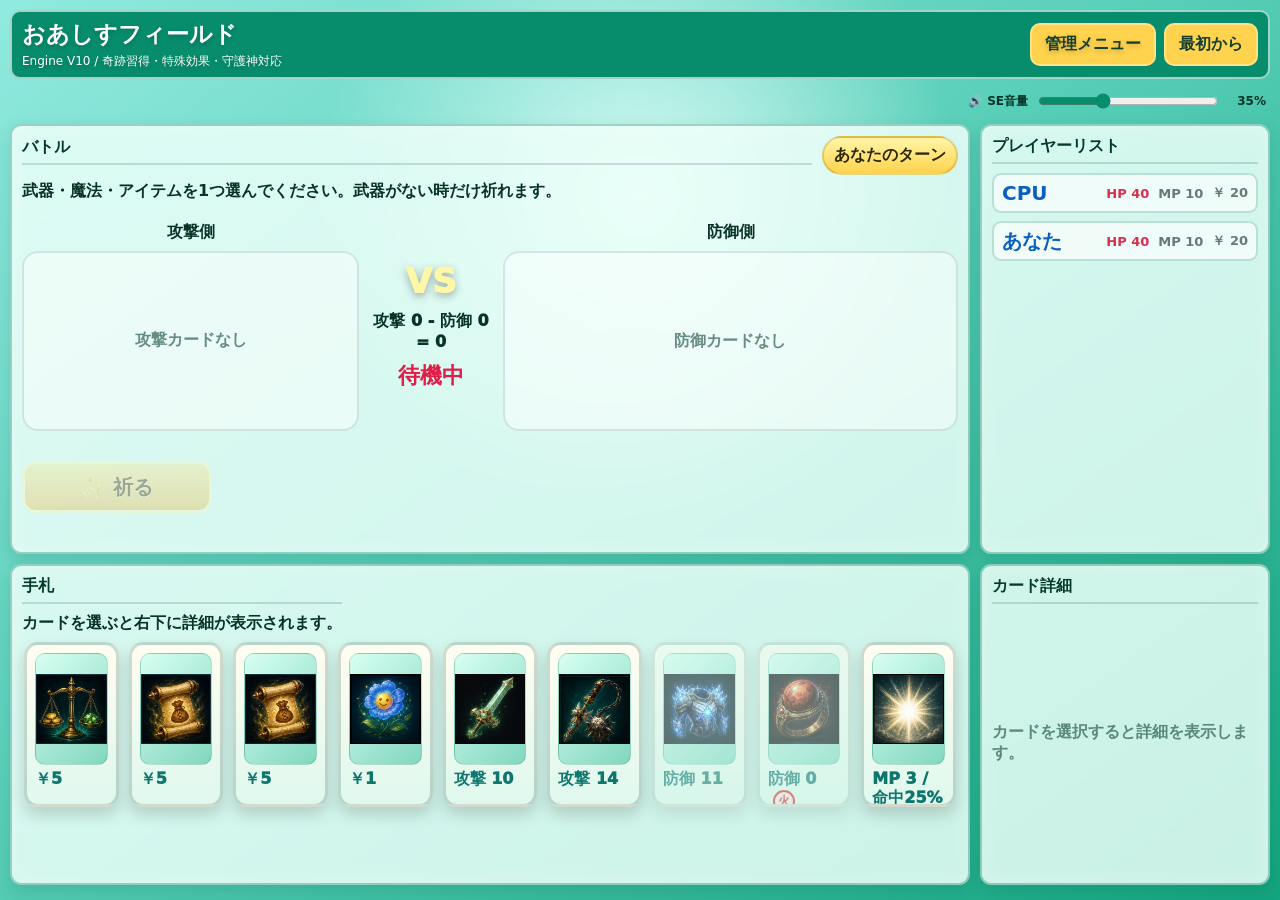
==== commit 262f1b1f: "Apply dangerous mortar targeting rule" ====
--- a/index.html
+++ b/index.html
@@ -7,7 +7,7 @@
   <meta http-equiv="Cache-Control" content="no-cache, no-store, must-revalidate">
   <meta http-equiv="Pragma" content="no-cache">
   <meta http-equiv="Expires" content="0">
-  <link rel="stylesheet" href="style.css?v=10.3.1">
+  <link rel="stylesheet" href="style.css?v=10.3.2">
 </head>
 <body>
 
@@ -128,13 +128,13 @@
   </main>
 </div>
 
-<script src="card-effects.js?v=10.3.1"></script>
-<script src="card-storage.js?v=10.3.1"></script>
-<script src="catalog.js?v=10.3.1"></script>
-<script src="cards.js?v=10.3.1"></script>
-<script src="guardians.js?v=10.3.1"></script>
-<script src="engine.js?v=10.3.1"></script>
-<script src="cpu.js?v=10.3.1"></script>
-<script src="script.js?v=10.3.1"></script>
+<script src="card-effects.js?v=10.3.2"></script>
+<script src="card-storage.js?v=10.3.2"></script>
+<script src="catalog.js?v=10.3.2"></script>
+<script src="cards.js?v=10.3.2"></script>
+<script src="guardians.js?v=10.3.2"></script>
+<script src="engine.js?v=10.3.2"></script>
+<script src="cpu.js?v=10.3.2"></script>
+<script src="script.js?v=10.3.2"></script>
 </body>
 </html>
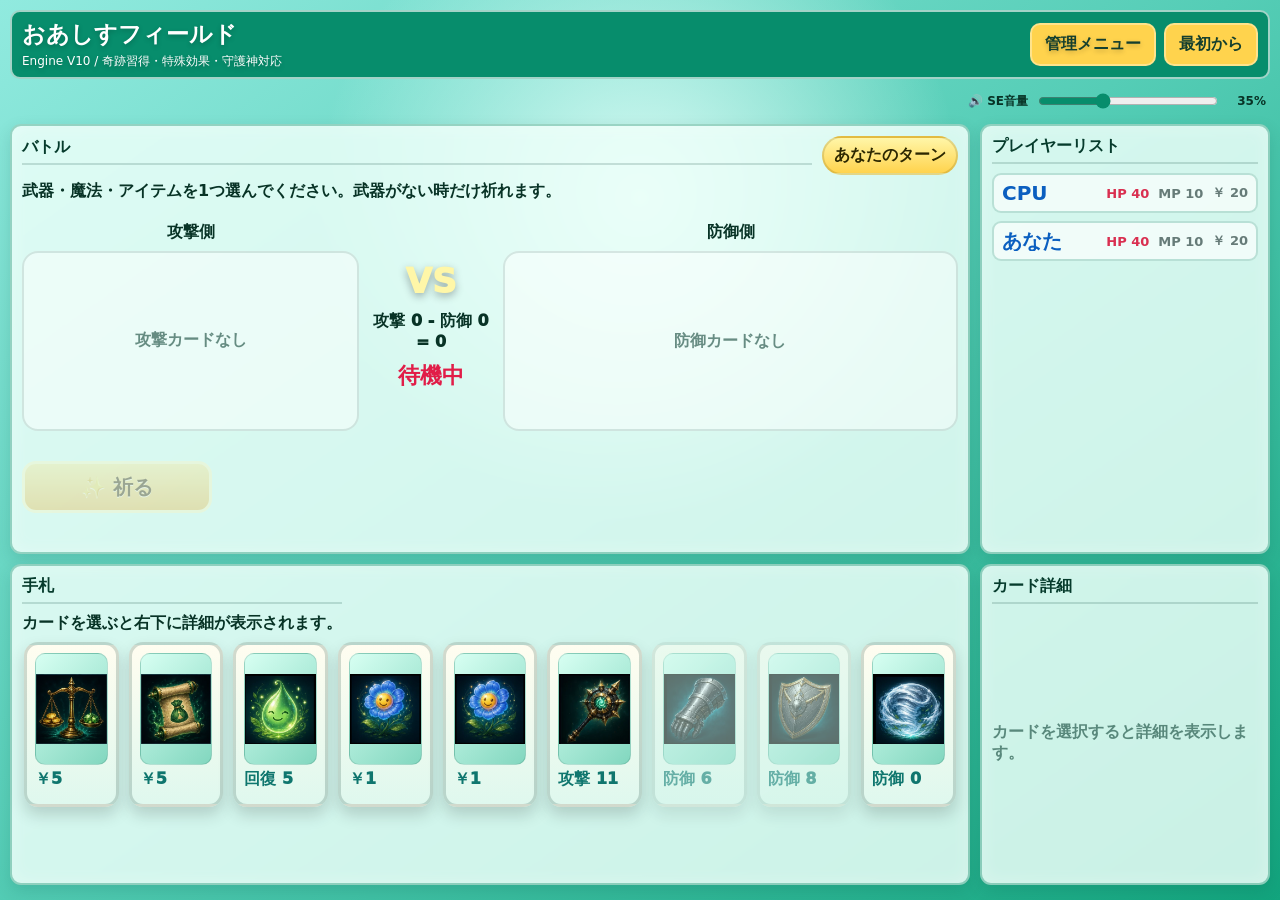
==== commit 9aeb4f4b: "Resolve reflected attacks as new battles" ====
--- a/index.html
+++ b/index.html
@@ -7,7 +7,7 @@
   <meta http-equiv="Cache-Control" content="no-cache, no-store, must-revalidate">
   <meta http-equiv="Pragma" content="no-cache">
   <meta http-equiv="Expires" content="0">
-  <link rel="stylesheet" href="style.css?v=10.3.2">
+  <link rel="stylesheet" href="style.css?v=10.4.0">
 </head>
 <body>
 
@@ -128,13 +128,13 @@
   </main>
 </div>
 
-<script src="card-effects.js?v=10.3.2"></script>
-<script src="card-storage.js?v=10.3.2"></script>
-<script src="catalog.js?v=10.3.2"></script>
-<script src="cards.js?v=10.3.2"></script>
-<script src="guardians.js?v=10.3.2"></script>
-<script src="engine.js?v=10.3.2"></script>
-<script src="cpu.js?v=10.3.2"></script>
-<script src="script.js?v=10.3.2"></script>
+<script src="card-effects.js?v=10.4.0"></script>
+<script src="card-storage.js?v=10.4.0"></script>
+<script src="catalog.js?v=10.4.0"></script>
+<script src="cards.js?v=10.4.0"></script>
+<script src="guardians.js?v=10.4.0"></script>
+<script src="engine.js?v=10.4.0"></script>
+<script src="cpu.js?v=10.4.0"></script>
+<script src="script.js?v=10.4.0"></script>
 </body>
 </html>
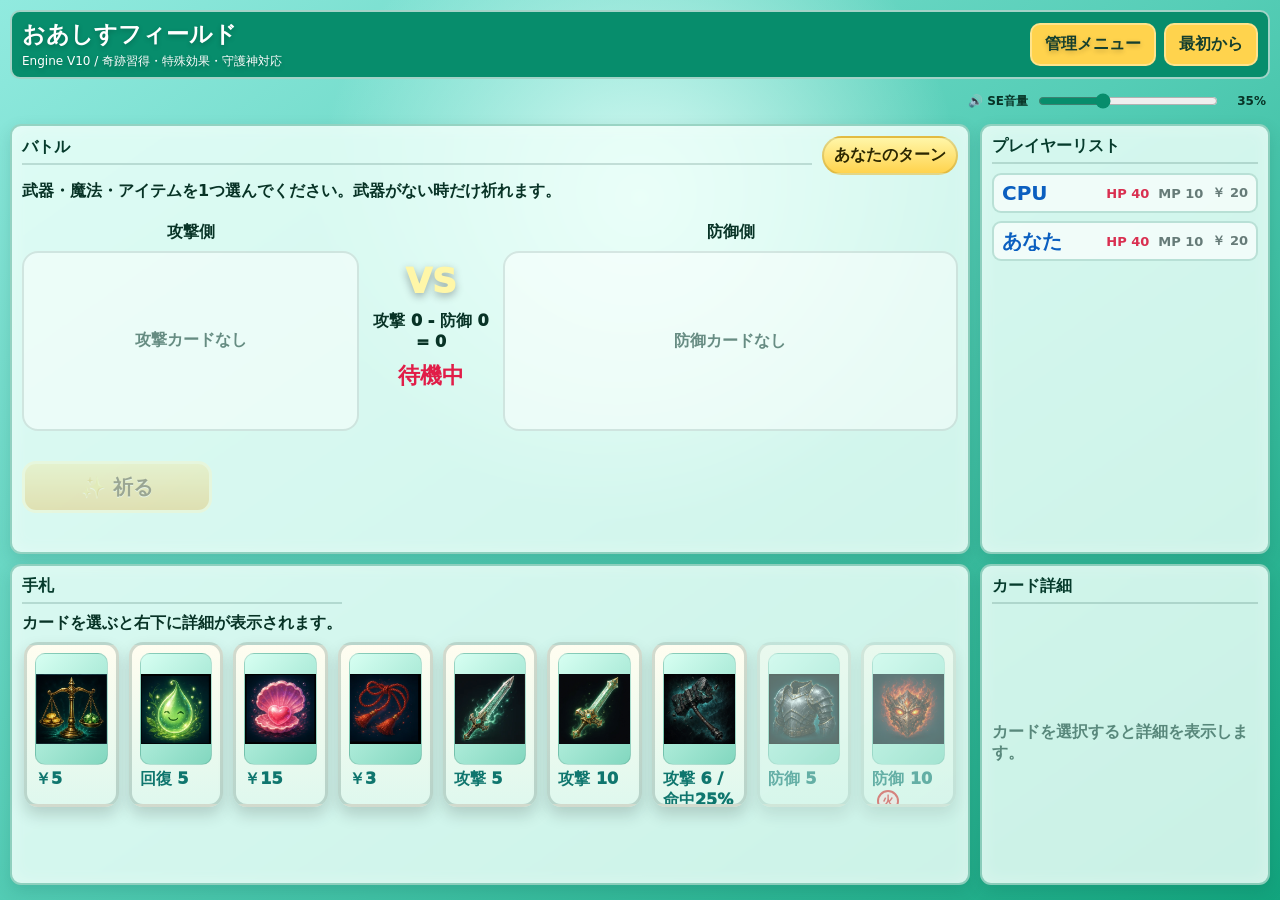
==== commit bc4008ba: "Unify battle cards and defer magic activation" ====
--- a/index.html
+++ b/index.html
@@ -7,7 +7,7 @@
   <meta http-equiv="Cache-Control" content="no-cache, no-store, must-revalidate">
   <meta http-equiv="Pragma" content="no-cache">
   <meta http-equiv="Expires" content="0">
-  <link rel="stylesheet" href="style.css?v=10.4.0">
+  <link rel="stylesheet" href="style.css?v=10.5.0">
 </head>
 <body>
 
@@ -128,13 +128,13 @@
   </main>
 </div>
 
-<script src="card-effects.js?v=10.4.0"></script>
-<script src="card-storage.js?v=10.4.0"></script>
-<script src="catalog.js?v=10.4.0"></script>
-<script src="cards.js?v=10.4.0"></script>
-<script src="guardians.js?v=10.4.0"></script>
-<script src="engine.js?v=10.4.0"></script>
-<script src="cpu.js?v=10.4.0"></script>
-<script src="script.js?v=10.4.0"></script>
+<script src="card-effects.js?v=10.5.0"></script>
+<script src="card-storage.js?v=10.5.0"></script>
+<script src="catalog.js?v=10.5.0"></script>
+<script src="cards.js?v=10.5.0"></script>
+<script src="guardians.js?v=10.5.0"></script>
+<script src="engine.js?v=10.5.0"></script>
+<script src="cpu.js?v=10.5.0"></script>
+<script src="script.js?v=10.5.0"></script>
 </body>
 </html>
--- a/style.css
+++ b/style.css
@@ -928,6 +928,17 @@
   font-size: 12px;
 }
 
+.battle-effect {
+  min-width: 0;
+  overflow: hidden;
+  color: #a33a17;
+  font-size: 10px;
+  font-weight: 900;
+  line-height: 1.1;
+  text-overflow: ellipsis;
+  white-space: nowrap;
+}
+
 .mini-card {
   background: rgba(255,255,255,.5);
   border-radius: 10px;
@@ -1938,29 +1949,30 @@
 }
 
 .combat-card-list:not(.empty) > .battle-card {
-  flex: 0 0 52px;
+  flex: 0 0 60px;
   display: grid;
   grid-template-columns: 44px minmax(0, 1fr);
-  grid-template-rows: repeat(2, minmax(0, 1fr));
+  grid-template-rows: repeat(3, minmax(0, 1fr));
   gap: 1px 6px;
   width: 100%;
   max-width: none;
-  height: 52px;
-  min-height: 52px;
+  height: 60px;
+  min-height: 60px;
   padding: 3px;
   text-align: left;
 }
 
 .combat-card-list:not(.empty) > .battle-card .battle-art {
   grid-column: 1;
-  grid-row: 1 / 3;
+  grid-row: 1 / 4;
   width: 42px;
   height: 42px;
   align-self: center;
 }
 
 .combat-card-list:not(.empty) > .battle-card strong,
-.combat-card-list:not(.empty) > .battle-card span {
+.combat-card-list:not(.empty) > .battle-card span,
+.combat-card-list:not(.empty) > .battle-card .battle-effect {
   min-width: 0;
   overflow: hidden;
   text-overflow: ellipsis;
@@ -2013,12 +2025,12 @@
   }
 
   .combat-card-list:not(.empty) > .battle-card {
-    flex-basis: 44px;
+    flex-basis: 52px;
     grid-template-columns: 36px minmax(0, 1fr);
     width: 100%;
     max-width: none;
-    height: 44px;
-    min-height: 44px;
+    height: 52px;
+    min-height: 52px;
     padding: 2px;
     gap: 0 4px;
   }
@@ -2029,7 +2041,8 @@
   }
 
   .combat-card-list:not(.empty) > .battle-card strong,
-  .combat-card-list:not(.empty) > .battle-card span {
+  .combat-card-list:not(.empty) > .battle-card span,
+  .combat-card-list:not(.empty) > .battle-card .battle-effect {
     font-size: 9px;
   }
 }
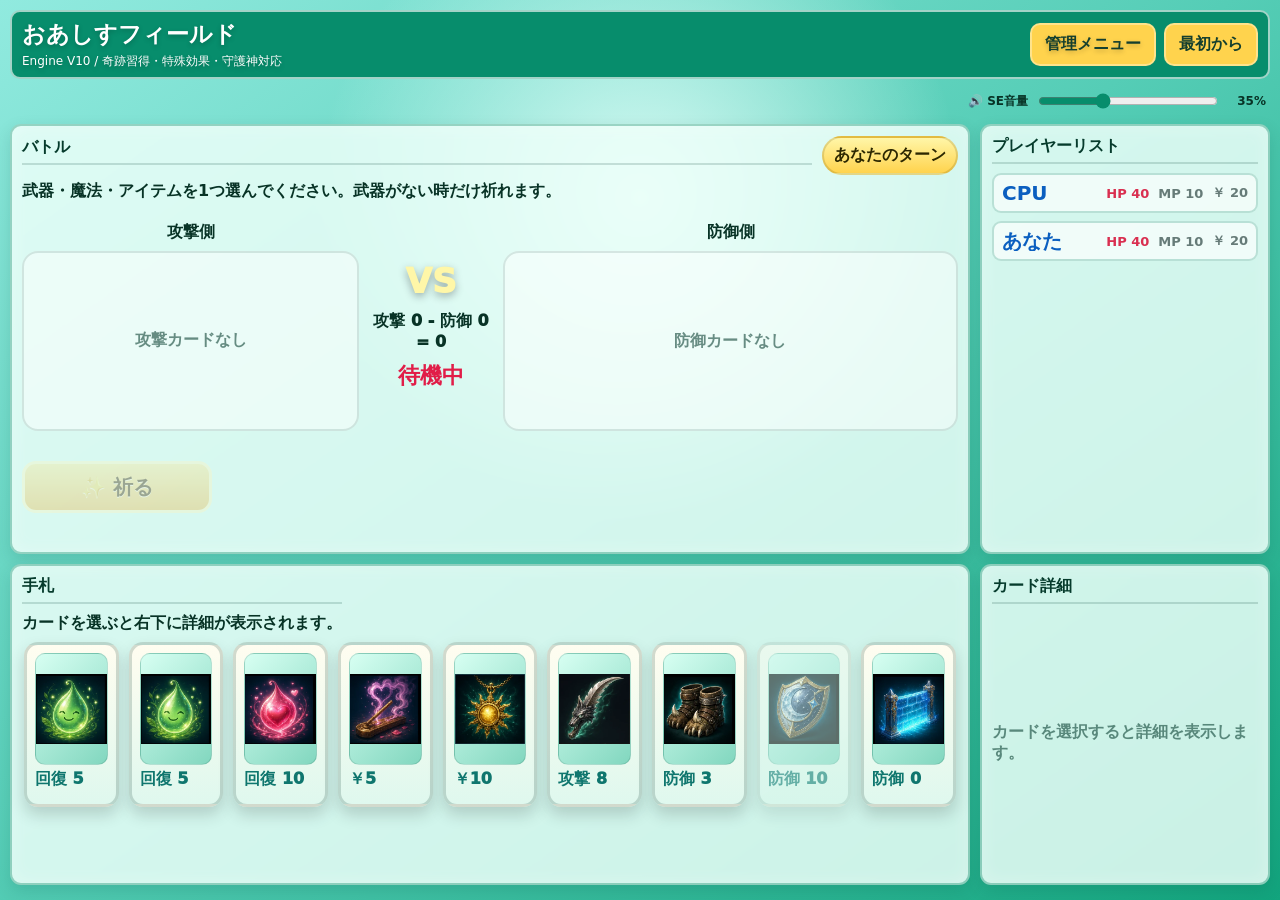
==== commit dd0e4127: "Fix sale payment resource priority" ====
--- a/index.html
+++ b/index.html
@@ -7,7 +7,7 @@
   <meta http-equiv="Cache-Control" content="no-cache, no-store, must-revalidate">
   <meta http-equiv="Pragma" content="no-cache">
   <meta http-equiv="Expires" content="0">
-  <link rel="stylesheet" href="style.css?v=10.5.0">
+  <link rel="stylesheet" href="style.css?v=10.6.0">
 </head>
 <body>
 
@@ -128,13 +128,13 @@
   </main>
 </div>
 
-<script src="card-effects.js?v=10.5.0"></script>
-<script src="card-storage.js?v=10.5.0"></script>
-<script src="catalog.js?v=10.5.0"></script>
-<script src="cards.js?v=10.5.0"></script>
-<script src="guardians.js?v=10.5.0"></script>
-<script src="engine.js?v=10.5.0"></script>
-<script src="cpu.js?v=10.5.0"></script>
-<script src="script.js?v=10.5.0"></script>
+<script src="card-effects.js?v=10.6.0"></script>
+<script src="card-storage.js?v=10.6.0"></script>
+<script src="catalog.js?v=10.6.0"></script>
+<script src="cards.js?v=10.6.0"></script>
+<script src="guardians.js?v=10.6.0"></script>
+<script src="engine.js?v=10.6.0"></script>
+<script src="cpu.js?v=10.6.0"></script>
+<script src="script.js?v=10.6.0"></script>
 </body>
 </html>
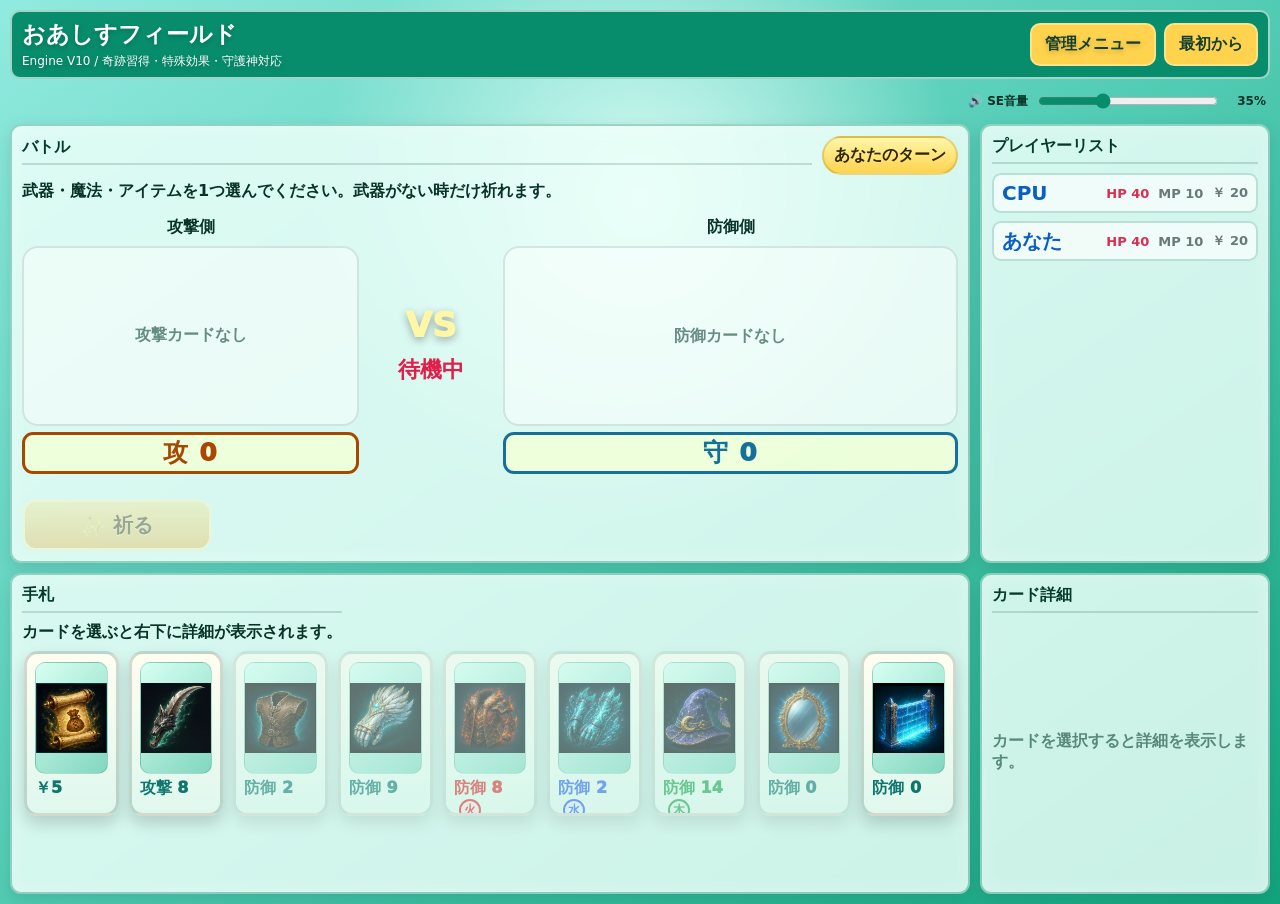
==== commit 3914f97b: "Add trade cancellation and defeat passives" ====
--- a/index.html
+++ b/index.html
@@ -7,7 +7,7 @@
   <meta http-equiv="Cache-Control" content="no-cache, no-store, must-revalidate">
   <meta http-equiv="Pragma" content="no-cache">
   <meta http-equiv="Expires" content="0">
-  <link rel="stylesheet" href="style.css?v=10.6.0">
+  <link rel="stylesheet" href="style.css?v=10.7.0">
 </head>
 <body>
 
@@ -48,23 +48,25 @@
         <div class="combat-side">
           <div id="arenaAttackerName" class="combat-name">攻撃側</div>
           <div id="arenaAttackCard" class="combat-card empty">攻撃カードなし</div>
+          <div id="attackTotal" class="combat-total attack-total">攻 0</div>
         </div>
 
         <div class="combat-center">
           <div class="vs-mark">VS</div>
-          <div id="calcView" class="calc-view">攻撃 0 - 防御 0 = 0</div>
           <div id="damageView" class="damage-view">待機中</div>
         </div>
 
         <div class="combat-side">
           <div id="arenaDefenderName" class="combat-name">防御側</div>
           <div id="arenaDefenseCards" class="combat-card-list empty">防御カードなし</div>
+          <div id="defenseTotal" class="combat-total defense-total">守 0</div>
         </div>
       </div>
 
       <div class="battle-controls">
         <div class="action-row">
           <button id="prayBtn" class="pray-btn">✨ 祈る</button>
+          <button id="cancelTradeBtn" class="ghost-btn trade-cancel-btn hidden">キャンセル</button>
         </div>
         <div id="interactionPanel" class="interaction-panel hidden"></div>
       </div>
@@ -128,13 +130,13 @@
   </main>
 </div>
 
-<script src="card-effects.js?v=10.6.0"></script>
-<script src="card-storage.js?v=10.6.0"></script>
-<script src="catalog.js?v=10.6.0"></script>
-<script src="cards.js?v=10.6.0"></script>
-<script src="guardians.js?v=10.6.0"></script>
-<script src="engine.js?v=10.6.0"></script>
-<script src="cpu.js?v=10.6.0"></script>
-<script src="script.js?v=10.6.0"></script>
+<script src="card-effects.js?v=10.7.0"></script>
+<script src="card-storage.js?v=10.7.0"></script>
+<script src="catalog.js?v=10.7.0"></script>
+<script src="cards.js?v=10.7.0"></script>
+<script src="guardians.js?v=10.7.0"></script>
+<script src="engine.js?v=10.7.0"></script>
+<script src="cpu.js?v=10.7.0"></script>
+<script src="script.js?v=10.7.0"></script>
 </body>
 </html>
--- a/style.css
+++ b/style.css
@@ -889,6 +889,18 @@
 .element-badge.element-light { color: #d69e00; }
 .element-badge.element-dark { color: #7c3aed; }
 
+.element-stat {
+  color: inherit;
+}
+
+.element-stat.element-fire { color: #dc2626; }
+.element-stat.element-water { color: #2563eb; }
+.element-stat.element-wood,
+.element-stat.element-wind { color: #16a34a; }
+.element-stat.element-earth { color: #a16207; }
+.element-stat.element-light { color: #d69e00; }
+.element-stat.element-dark { color: #7c3aed; }
+
 .detail-stats > .element-badge {
   width: 34px;
   height: 34px;
@@ -2046,3 +2058,70 @@
     font-size: 9px;
   }
 }
+
+/* 攻撃・防御の合計値は、それぞれのカード場の直下に大きく表示する。 */
+.combat-flow {
+  height: 268px;
+}
+
+.combat-side {
+  display: flex;
+  flex-direction: column;
+}
+
+.combat-total {
+  min-height: 42px;
+  display: grid;
+  place-items: center;
+  margin-top: 6px;
+  border: 3px solid currentColor;
+  border-radius: 11px;
+  background: rgba(238, 255, 218, .94);
+  font-size: 25px;
+  line-height: 1;
+  font-weight: 1000;
+  letter-spacing: .04em;
+}
+
+.attack-total {
+  color: #a84700;
+}
+
+.defense-total {
+  color: #176f9b;
+}
+
+.trade-cancel-btn {
+  min-width: 150px;
+  min-height: 48px;
+  border: 2px solid rgba(6, 59, 44, .3);
+  background: rgba(255, 255, 255, .82);
+  font-size: 17px;
+  touch-action: manipulation;
+}
+
+@media (max-width: 1050px) {
+  .combat-flow {
+    height: 252px;
+  }
+}
+
+@media (max-width: 680px) {
+  .combat-flow {
+    height: 232px;
+  }
+
+  .combat-total {
+    min-height: 32px;
+    margin-top: 3px;
+    border-width: 2px;
+    border-radius: 6px;
+    font-size: 17px;
+  }
+
+  .trade-cancel-btn {
+    min-width: 0;
+    min-height: 44px;
+    font-size: 16px;
+  }
+}
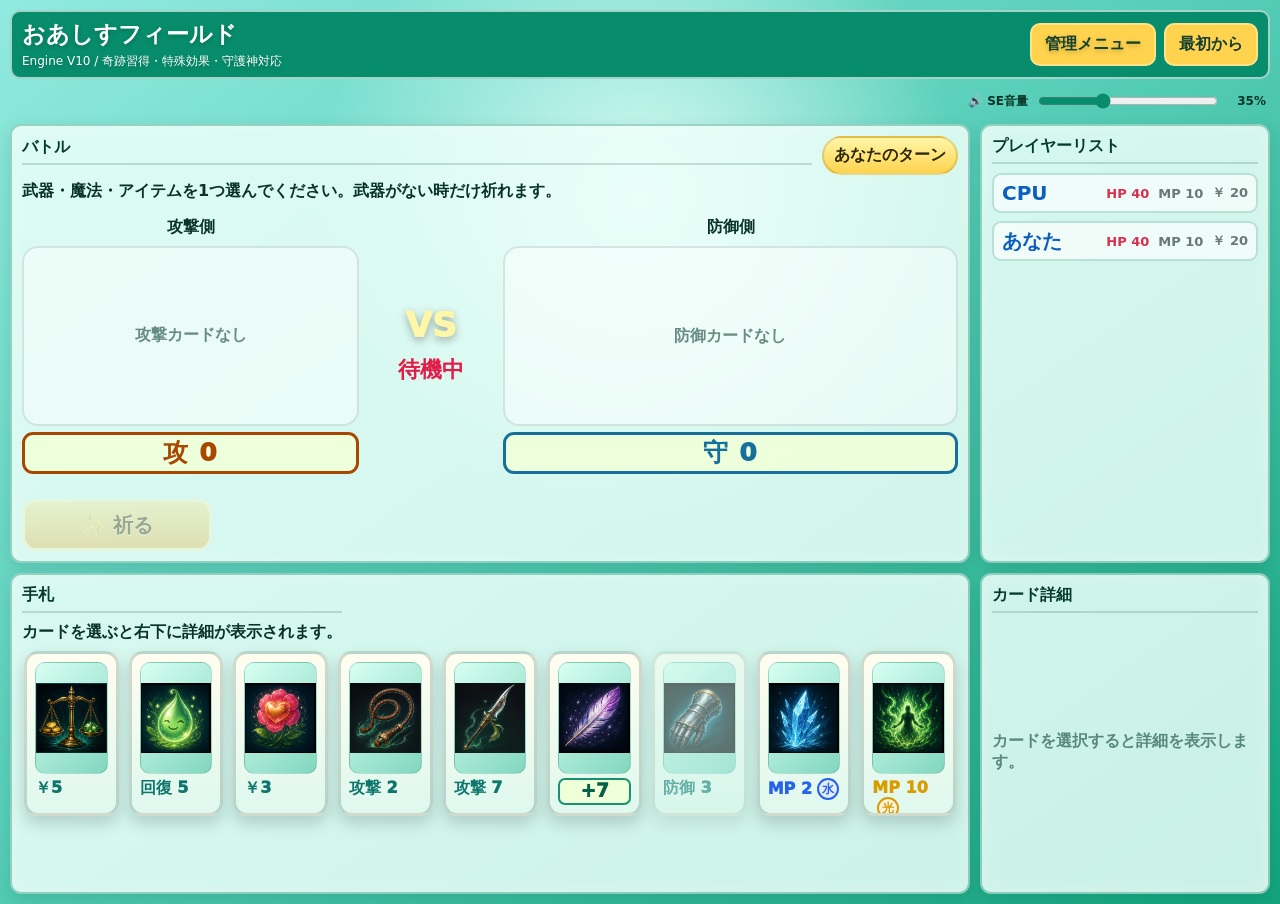
==== commit 260dc884: "Align combat effects and card catalog" ====
--- a/index.html
+++ b/index.html
@@ -7,7 +7,7 @@
   <meta http-equiv="Cache-Control" content="no-cache, no-store, must-revalidate">
   <meta http-equiv="Pragma" content="no-cache">
   <meta http-equiv="Expires" content="0">
-  <link rel="stylesheet" href="style.css?v=10.7.0">
+  <link rel="stylesheet" href="style.css?v=10.8.0">
 </head>
 <body>
 
@@ -130,13 +130,13 @@
   </main>
 </div>
 
-<script src="card-effects.js?v=10.7.0"></script>
-<script src="card-storage.js?v=10.7.0"></script>
-<script src="catalog.js?v=10.7.0"></script>
-<script src="cards.js?v=10.7.0"></script>
-<script src="guardians.js?v=10.7.0"></script>
-<script src="engine.js?v=10.7.0"></script>
-<script src="cpu.js?v=10.7.0"></script>
-<script src="script.js?v=10.7.0"></script>
+<script src="card-effects.js?v=10.8.0"></script>
+<script src="card-storage.js?v=10.8.0"></script>
+<script src="catalog.js?v=10.8.0"></script>
+<script src="cards.js?v=10.8.0"></script>
+<script src="guardians.js?v=10.8.0"></script>
+<script src="engine.js?v=10.8.0"></script>
+<script src="cpu.js?v=10.8.0"></script>
+<script src="script.js?v=10.8.0"></script>
 </body>
 </html>
--- a/style.css
+++ b/style.css
@@ -775,6 +775,11 @@
 
 .learned-magic b { font-size: 11px; }
 .learned-magic.disabled { opacity: .45; }
+.learned-magic.selected {
+  border-color: #ffb000;
+  background: #fff3b8;
+  box-shadow: 0 0 0 3px rgba(255, 176, 0, .28);
+}
 
 .hand-card {
   width: 100%;
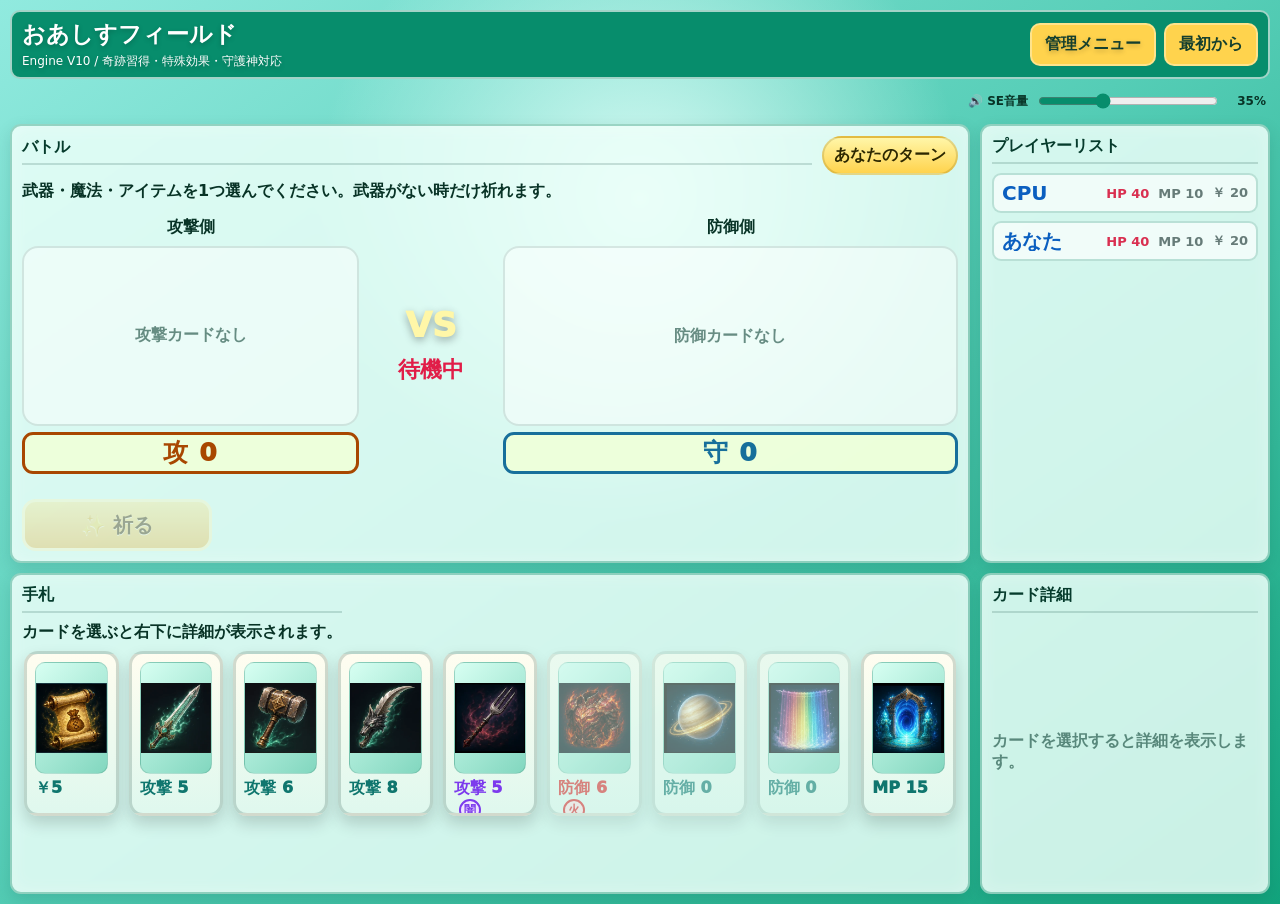
==== commit 3a6adc4c: "Reproduce guardian and mushroom event flows" ====
--- a/index.html
+++ b/index.html
@@ -7,7 +7,7 @@
   <meta http-equiv="Cache-Control" content="no-cache, no-store, must-revalidate">
   <meta http-equiv="Pragma" content="no-cache">
   <meta http-equiv="Expires" content="0">
-  <link rel="stylesheet" href="style.css?v=10.8.0">
+  <link rel="stylesheet" href="style.css?v=10.9.0">
 </head>
 <body>
 
@@ -130,13 +130,13 @@
   </main>
 </div>
 
-<script src="card-effects.js?v=10.8.0"></script>
-<script src="card-storage.js?v=10.8.0"></script>
-<script src="catalog.js?v=10.8.0"></script>
-<script src="cards.js?v=10.8.0"></script>
-<script src="guardians.js?v=10.8.0"></script>
-<script src="engine.js?v=10.8.0"></script>
-<script src="cpu.js?v=10.8.0"></script>
-<script src="script.js?v=10.8.0"></script>
+<script src="card-effects.js?v=10.9.0"></script>
+<script src="card-storage.js?v=10.9.0"></script>
+<script src="catalog.js?v=10.9.0"></script>
+<script src="cards.js?v=10.9.0"></script>
+<script src="guardians.js?v=10.9.0"></script>
+<script src="engine.js?v=10.9.0"></script>
+<script src="cpu.js?v=10.9.0"></script>
+<script src="script.js?v=10.9.0"></script>
 </body>
 </html>
